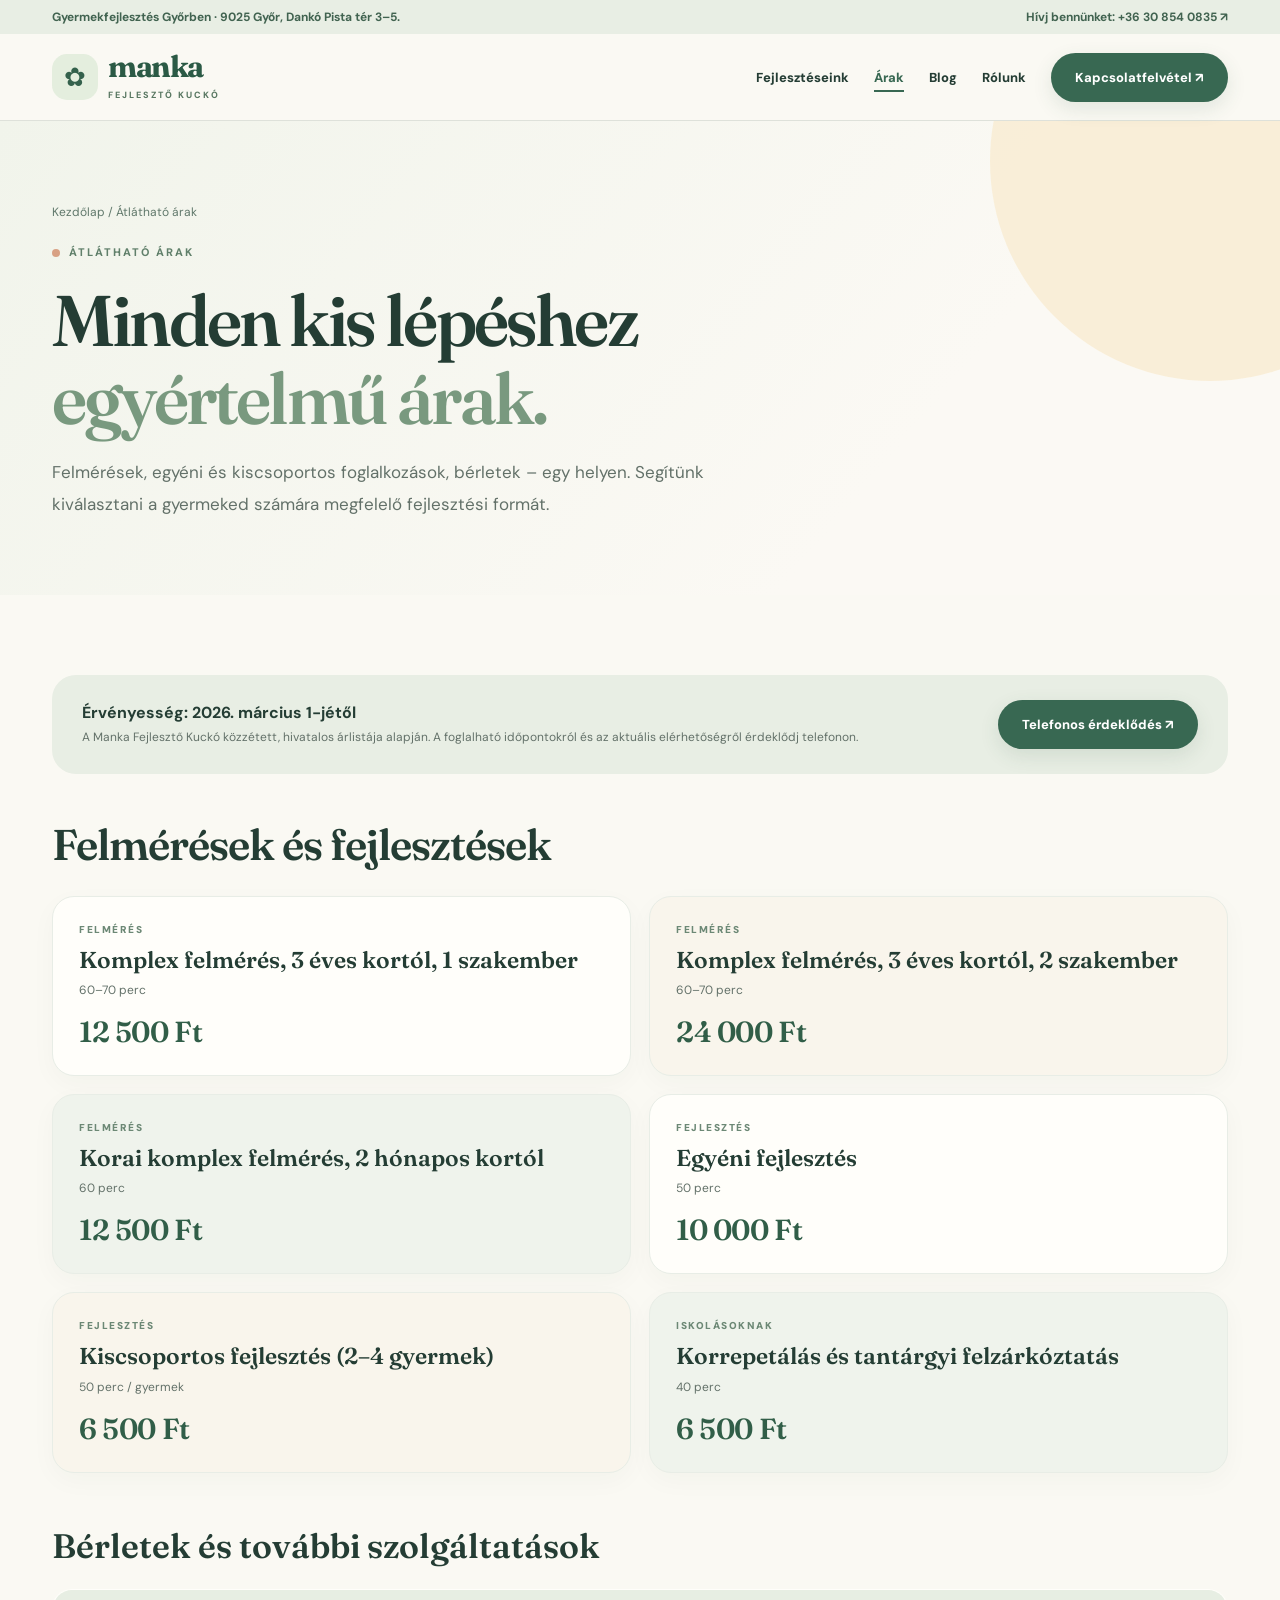
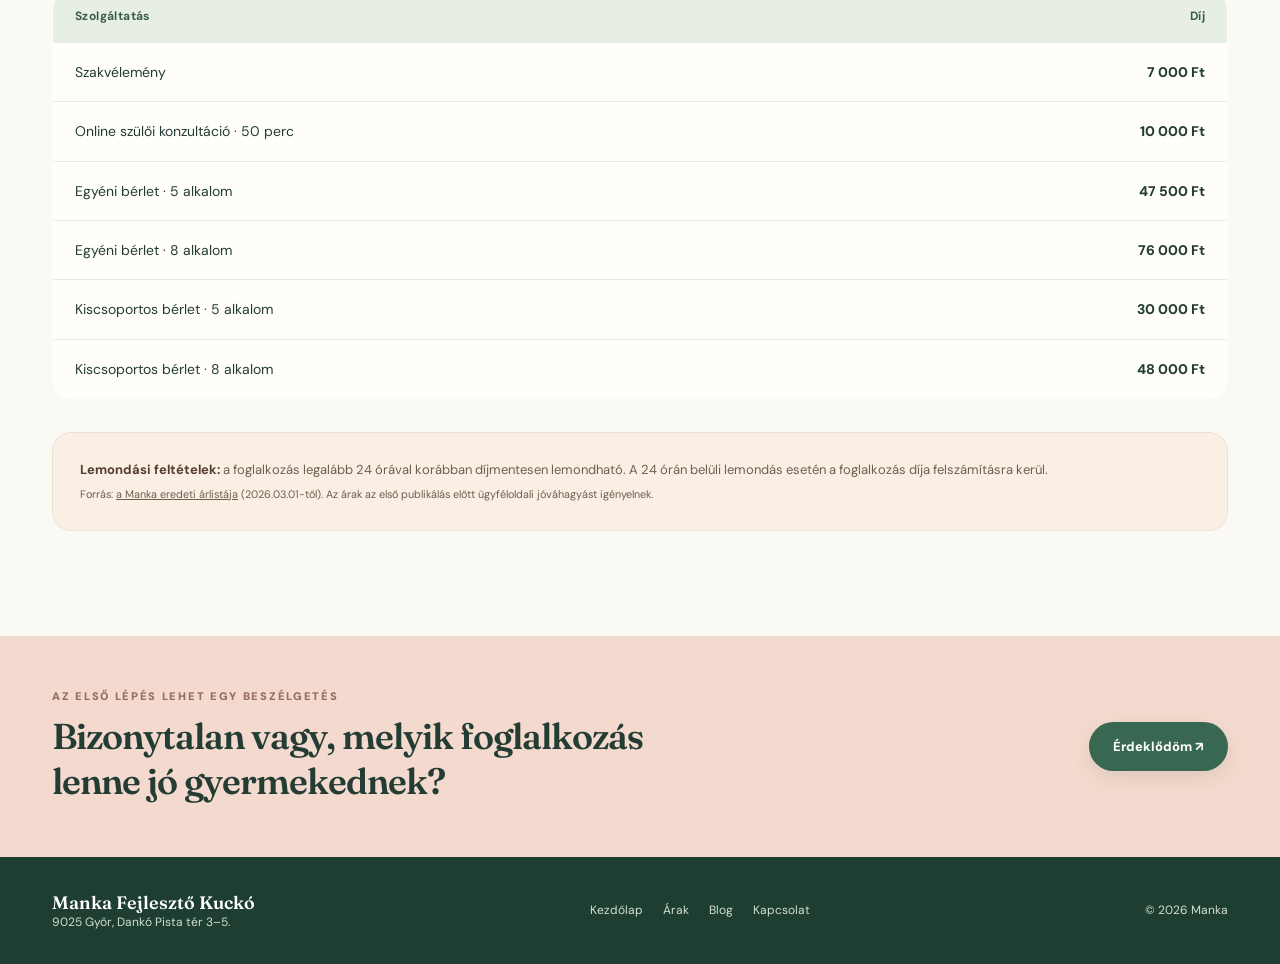
==== site/arak.html @ 757b2222 "Manka: site/arak.html uj oldal" ====
<!doctype html>
<html lang="hu"><head><meta charset="utf-8"><meta name="viewport" content="width=device-width, initial-scale=1"><meta name="robots" content="noindex,nofollow">
<meta name="theme-color" content="#faf9f3"><meta name="description" content="Manka Fejlesztő Kuckó – felmérések, fejlesztő foglalkozások, konzultációk és bérletek árai 2026. március 1-jétől."><title>Árak és bérletek | Manka Fejlesztő Kuckó</title>
<link rel="preconnect" href="https://fonts.googleapis.com"><link rel="preconnect" href="https://fonts.gstatic.com" crossorigin><link href="https://fonts.googleapis.com/css2?family=DM+Sans:wght@400;500;600;700;800&family=Fraunces:opsz,wght,SOFT,WONK@9..144,400,50,1;9..144,500,50,1;9..144,600,50,1;9..144,700,50,1&display=swap" rel="stylesheet">
<link rel="stylesheet" href="./assets/css/pages.css"></head><body>
<div class="topbar"><div class="container"><div>Gyermekfejlesztés Győrben · 9025 Győr, Dankó Pista tér 3–5.</div><a href="tel:+36308540835">Hívj bennünket: +36 30 854 0835 ↗</a></div></div>
<header class="header"><div class="container nav"><a class="brand" href="./index.html" aria-label="Manka Fejlesztő Kuckó – kezdőlap"><span class="brand-icon" aria-hidden="true">✿</span><span><span class="brand-name">manka</span><span class="brand-caption">Fejlesztő Kuckó</span></span></a><button class="menu-toggle" id="menuToggle" aria-label="Menü megnyitása" aria-expanded="false" aria-controls="navMenu">☰</button><nav class="menu" id="navMenu" aria-label="Fő navigáció"><a href="./index.html#fejlesztesek">Fejlesztéseink</a><a href="./arak.html" aria-current="page">Árak</a><a href="./blog.html">Blog</a><a href="./index.html#rolunk">Rólunk</a><a href="./index.html#kapcsolat" class="btn">Kapcsolatfelvétel ↗</a></nav></div></header>
<main><section class="page-hero"><div class="container"><div class="breadcrumb"><a href="./index.html">Kezdőlap</a> / Átlátható árak</div><span class="eyebrow">Átlátható árak</span><h1>Minden kis lépéshez<br><em>egyértelmű árak.</em></h1><p class="lead">Felmérések, egyéni és kiscsoportos foglalkozások, bérletek – egy helyen. Segítünk kiválasztani a gyermeked számára megfelelő fejlesztési formát.</p></div></section>
<section class="layout"><div class="container"><div class="price-feature"><div><strong>Érvényesség: 2026. március 1-jétől</strong><p>A Manka Fejlesztő Kuckó közzétett, hivatalos árlistája alapján. A foglalható időpontokról és az aktuális elérhetőségről érdeklődj telefonon.</p></div><a href="tel:+36308540835" class="btn">Telefonos érdeklődés ↗</a></div><h2 class="section-title">Felmérések és fejlesztések</h2><div class="price-rows"><article class="price-card"><span class="category">Felmérés</span><h3>Komplex felmérés, 3 éves kortól, 1 szakember</h3><div class="duration">60–70 perc</div><div class="price">12 500 Ft</div></article>
<article class="price-card"><span class="category">Felmérés</span><h3>Komplex felmérés, 3 éves kortól, 2 szakember</h3><div class="duration">60–70 perc</div><div class="price">24 000 Ft</div></article>
<article class="price-card"><span class="category">Felmérés</span><h3>Korai komplex felmérés, 2 hónapos kortól</h3><div class="duration">60 perc</div><div class="price">12 500 Ft</div></article>
<article class="price-card"><span class="category">Fejlesztés</span><h3>Egyéni fejlesztés</h3><div class="duration">50 perc</div><div class="price">10 000 Ft</div></article>
<article class="price-card"><span class="category">Fejlesztés</span><h3>Kiscsoportos fejlesztés (2–4 gyermek)</h3><div class="duration">50 perc / gyermek</div><div class="price">6 500 Ft</div></article>
<article class="price-card"><span class="category">Iskolásoknak</span><h3>Korrepetálás és tantárgyi felzárkóztatás</h3><div class="duration">40 perc</div><div class="price">6 500 Ft</div></article></div><div class="price-group"><h2>Bérletek és további szolgáltatások</h2><table class="price-table"><thead><tr><th>Szolgáltatás</th><th>Díj</th></tr></thead><tbody><tr><td>Szakvélemény</td><td>7 000 Ft</td></tr>
<tr><td>Online szülői konzultáció · 50 perc</td><td>10 000 Ft</td></tr>
<tr><td>Egyéni bérlet · 5 alkalom</td><td>47 500 Ft</td></tr>
<tr><td>Egyéni bérlet · 8 alkalom</td><td>76 000 Ft</td></tr>
<tr><td>Kiscsoportos bérlet · 5 alkalom</td><td>30 000 Ft</td></tr>
<tr><td>Kiscsoportos bérlet · 8 alkalom</td><td>48 000 Ft</td></tr></tbody></table></div><div class="note"><strong>Lemondási feltételek:</strong> a foglalkozás legalább 24 órával korábban díjmentesen lemondható. A 24 órán belüli lemondás esetén a foglalkozás díja felszámításra kerül.<br><small>Forrás: <a href="https://www.manka-fejleszto-kucko.hu/arlista/" target="_blank" rel="noopener noreferrer" style="text-decoration:underline">a Manka eredeti árlistája</a> (2026.03.01-től). Az árak az első publikálás előtt ügyféloldali jóváhagyást igényelnek.</small></div></div></section>
<section class="cta-strip"><div class="container cta-inner"><div><p>Az első lépés lehet egy beszélgetés</p><h2>Bizonytalan vagy, melyik foglalkozás lenne jó gyermekednek?</h2></div><a class="btn" href="./index.html#kapcsolat">Érdeklődöm ↗</a></div></section>
</main><footer><div class="container footer"><div><strong>Manka Fejlesztő Kuckó</strong><br>9025 Győr, Dankó Pista tér 3–5.</div><div class="footer-links"><a href="./index.html">Kezdőlap</a><a href="./arak.html">Árak</a><a href="./blog.html">Blog</a><a href="./index.html#kapcsolat">Kapcsolat</a></div><span>© <span id="year">2026</span> Manka</span></div></footer>
<a href="tel:+36308540835" class="mobile-cta">☎ Hívás indítása</a><script src="./assets/js/pages.js" defer></script></body></html>
---- site/assets/css/pages.css ----
:root{--bg:#faf9f3;--white:#fffefa;--ink:#243d34;--muted:#637169;--green:#386852;--deep:#244a3b;--sage:#e7eee3;--cream:#f3f1e8;--peach:#f8ded0;--butter:#f7ebbc;--line:rgba(36,61,52,.13);--shadow:0 18px 48px rgba(32,58,43,.075)}
*{box-sizing:border-box}html{scroll-behavior:smooth}body{margin:0;background:var(--bg);color:var(--ink);font-family:"DM Sans",Arial,sans-serif;-webkit-font-smoothing:antialiased}a{text-decoration:none;color:inherit}button{font:inherit;cursor:pointer}img{display:block;max-width:100%}::selection{background:#d5e6cf}:focus-visible{outline:3px solid #cd916f;outline-offset:3px}
.container{max-width:1176px;width:calc(100% - 56px);margin:auto}
.topbar{background:#e8eee4;color:#416350;font-size:12px;font-weight:700}.topbar .container{min-height:34px;display:flex;align-items:center;justify-content:space-between;gap:20px}
.header{position:sticky;top:0;z-index:30;background:rgba(250,249,243,.97);backdrop-filter:blur(16px);border-bottom:1px solid var(--line)}.nav{display:flex;align-items:center;gap:25px;height:86px}.brand{display:flex;align-items:center;gap:10px;flex:none}.brand-icon{width:46px;height:46px;display:grid;place-items:center;border-radius:15px;background:#e4eede;color:#34614c;font-size:26px}.brand-name{font-family:"Fraunces",Georgia,serif;font-size:30px;letter-spacing:-1.5px;line-height:.9;font-weight:700;color:#2b5a45}.brand-caption{display:block;margin-top:7px;font-size:9px;letter-spacing:2px;text-transform:uppercase;font-weight:800;color:#587761}.menu{display:flex;align-items:center;gap:25px;margin-left:auto;font-size:13px;font-weight:800}.menu a:hover,.menu a[aria-current]{color:var(--green);text-decoration:underline;text-decoration-thickness:2px;text-underline-offset:8px}.menu-toggle{display:none;background:#fff;border:1px solid var(--line);border-radius:12px;width:44px;height:44px;color:var(--ink);align-items:center;justify-content:center;margin-left:auto}
.btn{display:inline-flex;align-items:center;justify-content:center;gap:10px;border:1px solid transparent;border-radius:999px;padding:15px 23px;background:var(--green);color:#fff;font-size:13px;font-weight:800;box-shadow:0 7px 20px rgba(46,92,69,.12);transition:transform .18s ease,background .18s ease}.btn:hover{background:var(--deep);transform:translateY(-2px)}.btn.ghost{background:transparent;border-color:var(--green);color:var(--green);box-shadow:none}.btn.ghost:hover{background:var(--sage)}
.page-hero{position:relative;overflow:hidden;padding:83px 0 75px;background:linear-gradient(130deg,#f1f4eb 0%,#fbf9f4 70%)}.page-hero:after{content:"";position:absolute;border-radius:50%;right:-150px;top:-180px;width:440px;height:440px;background:#f8e9c8;opacity:.62}.page-hero .container{position:relative;z-index:1}.eyebrow{font-size:11px;letter-spacing:2px;text-transform:uppercase;color:#61806b;font-weight:800}.eyebrow:before{content:"";display:inline-block;width:8px;height:8px;border-radius:50%;background:#d8a184;vertical-align:middle;margin-right:9px}.page-hero h1{font-family:"Fraunces",Georgia,serif;font-size:clamp(44px,5.6vw,75px);font-weight:600;line-height:1.09;letter-spacing:-2.8px;margin:20px 0;max-width:790px}.page-hero h1 em{font-style:normal;color:#79997f}.lead{font-size:17px;line-height:1.85;color:var(--muted);max-width:700px;margin:0}.breadcrumb{font-size:12px;color:#60786b;margin-bottom:20px}.breadcrumb a:hover{text-decoration:underline}
.layout{padding:80px 0 105px}.section-title{font-family:"Fraunces",Georgia,serif;font-size:clamp(29px,3.4vw,43px);font-weight:600;letter-spacing:-1px;line-height:1.2;margin:0 0 25px}.section-desc{color:var(--muted);font-size:14px;line-height:1.9;max-width:720px;margin:0 0 26px}
.price-feature{display:flex;justify-content:space-between;align-items:center;gap:20px;background:#e8eee4;padding:25px 30px;border-radius:24px;margin:0 0 45px}.price-feature strong{font-size:16px}.price-feature p{margin:5px 0 0;color:var(--muted);font-size:12px;line-height:1.65}.price-rows{display:grid;grid-template-columns:1fr 1fr;gap:18px;margin:0 0 52px}.price-card{background:var(--white);border:1px solid #e8ede6;border-radius:22px;display:flex;flex-direction:column;gap:7px;padding:26px;box-shadow:0 8px 26px rgba(32,58,43,.03)}.price-card:nth-child(3n+2){background:#f9f5ec}.price-card:nth-child(3n){background:#eff3ec}.price-card .category{color:#6c8875;text-transform:uppercase;letter-spacing:1.5px;font-size:10px;font-weight:900}.price-card h3{font-family:"Fraunces",Georgia,serif;font-size:23px;font-weight:600;margin:2px 0 0;line-height:1.32}.price-card .duration{font-size:12px;color:var(--muted)}.price-card .price{font-family:"Fraunces",Georgia,serif;font-size:29px;color:#315e48;font-weight:600;letter-spacing:-.4px;margin-top:9px}
.price-group{margin-top:48px}.price-group h2{font-family:"Fraunces",Georgia,serif;font-size:34px;font-weight:600;margin:0 0 22px}.price-table{width:100%;border-collapse:collapse;background:var(--white);border:1px solid var(--line);border-radius:20px;overflow:hidden;display:table}.price-table th{background:#e7eee3;text-align:left;font-size:12px;color:#385e49;letter-spacing:.4px}.price-table th,.price-table td{padding:18px 22px;border-bottom:1px solid #e5eae3}.price-table tr:last-child td{border-bottom:0}.price-table td{font-size:14px;line-height:1.6}.price-table td:last-child{font-weight:800;white-space:nowrap;text-align:right}.price-table th:last-child{text-align:right}
.note{background:#f9efe5;border:1px solid #f1e1d4;padding:25px 27px;border-radius:19px;font-size:13px;line-height:1.8;color:#725e4d;margin-top:33px}.note strong{color:#553e30}
.blog-head{display:flex;justify-content:space-between;align-items:end;gap:25px;margin-bottom:28px}.blog-grid{display:grid;grid-template-columns:repeat(3,1fr);gap:20px}.post-card{display:flex;flex-direction:column;gap:0;border:1px solid #e4eae0;background:var(--white);border-radius:24px;padding:26px;min-height:302px;transition:transform .18s ease,box-shadow .18s ease}.post-card:hover{transform:translateY(-4px);box-shadow:var(--shadow)}.post-card:nth-child(5n+2){background:#f8efe9}.post-card:nth-child(5n+3){background:#f0f1e9}.post-card:nth-child(5n+4){background:#f6f0f8}.post-card:nth-child(5n+5){background:#f8f5ea}.post-top{display:flex;justify-content:space-between;gap:12px;color:#5a7962;font-size:11px;font-weight:800}.post-top time{color:#88958b}.post-card h3{font-family:"Fraunces",Georgia,serif;font-weight:600;font-size:24px;line-height:1.27;letter-spacing:-.4px;margin:30px 0 14px}.post-card p{font-size:13px;line-height:1.85;color:var(--muted);margin:0 0 22px}.post-card a{margin-top:auto;font-size:12px;font-weight:900;color:var(--green)}.post-card a:hover{text-decoration:underline}
.news{padding:65px 0;background:#eaf0e6}.news-grid{display:grid;grid-template-columns:repeat(3,1fr);gap:18px}.news-item{border-left:3px solid #7eac87;padding:5px 15px 8px 22px}.news-item time{font-size:11px;color:#62826c;font-weight:800}.news-item h3{font-family:"Fraunces",Georgia,serif;font-size:21px;font-weight:600;line-height:1.3;margin:9px 0}.news-item p{font-size:13px;line-height:1.8;color:var(--muted);margin:0}
.article-wrap{max-width:870px;margin:0 auto;padding:75px 0 110px}.article-wrap .article-meta{font-size:12px;color:#75917b;font-weight:800;margin-bottom:20px}.article-wrap .article-intro{font-size:19px;line-height:1.8;color:#586e5f;margin:0 0 35px}.article-body{font-size:16px;line-height:2.02;color:#42584a}.article-body p{margin:0 0 24px}.article-body h2{font-family:"Fraunces",Georgia,serif;font-size:31px;font-weight:600;line-height:1.25;margin:43px 0 15px;letter-spacing:-.7px}.article-body ul{padding-left:23px;margin:0 0 22px}.article-body li{margin-bottom:10px}.article-cta{display:flex;gap:15px;flex-wrap:wrap;margin-top:45px}.article-source{border-top:1px solid var(--line);padding-top:25px;margin-top:46px;font-size:12px;line-height:1.8;color:#65786d}.article-source a{font-weight:800;text-decoration:underline}
.cta-strip{background:#f4dace;padding:53px 0}.cta-inner{display:flex;align-items:center;justify-content:space-between;gap:35px}.cta-strip h2{font-family:"Fraunces",Georgia,serif;font-size:36px;line-height:1.25;letter-spacing:-1px;font-weight:600;max-width:665px;margin:0}.cta-strip p{color:#946e61;font-size:11px;text-transform:uppercase;letter-spacing:1.7px;font-weight:900;margin:0 0 11px}
footer{background:#1d3e31;color:#d4dfd5;padding:34px 0}.footer{display:flex;align-items:center;justify-content:space-between;gap:23px;font-size:12px}.footer strong{font-family:"Fraunces",Georgia,serif;color:#fff;font-size:18px;font-weight:600}.footer a:hover{text-decoration:underline}.footer-links{display:flex;gap:20px;flex-wrap:wrap}
.mobile-cta{display:none}
@media(max-width:1050px){.menu{gap:15px;font-size:12px}.page-hero{padding:70px 0}.blog-grid{grid-template-columns:repeat(2,1fr)}}
@media(max-width:820px){.topbar{display:none}.container{width:calc(100% - 34px);max-width:660px}.nav{height:70px}.brand-name{font-size:25px}.brand-icon{height:42px;width:42px}.menu-toggle{display:flex}.menu{display:none;position:absolute;top:70px;left:0;right:0;flex-direction:column;align-items:stretch;padding:18px 25px 25px;gap:0;background:#fcfaf5;border-top:1px solid var(--line);box-shadow:0 20px 25px rgba(0,0,0,.06)}.menu.open{display:flex}.menu a{padding:13px 4px;font-size:15px}.menu .btn{margin-top:10px}.page-hero{padding:52px 0}.page-hero h1{letter-spacing:-1.9px}.layout{padding:60px 0 75px}.price-feature,.cta-inner{flex-direction:column;align-items:flex-start}.news-grid{grid-template-columns:1fr;gap:23px}.footer{flex-wrap:wrap}.article-wrap{padding:55px 0 75px}.mobile-cta{display:block;position:fixed;bottom:14px;right:14px;border-radius:50px;padding:13px 20px;background:var(--green);color:#fff;font-size:12px;font-weight:800;z-index:50;box-shadow:0 8px 30px #1d3e3160}body{padding-bottom:20px}}
@media(max-width:550px){.page-hero h1{font-size:46px}.lead{font-size:15px}.price-rows,.blog-grid{grid-template-columns:1fr}.price-card{min-height:0}.price-table th,.price-table td{padding:14px 12px}.price-table td{font-size:12px}.section-title{font-size:32px}.cta-strip h2{font-size:30px}.article-body{font-size:15px}.article-body h2{font-size:27px}}
@media(prefers-reduced-motion:reduce){*{scroll-behavior:auto!important;transition:none!important}}
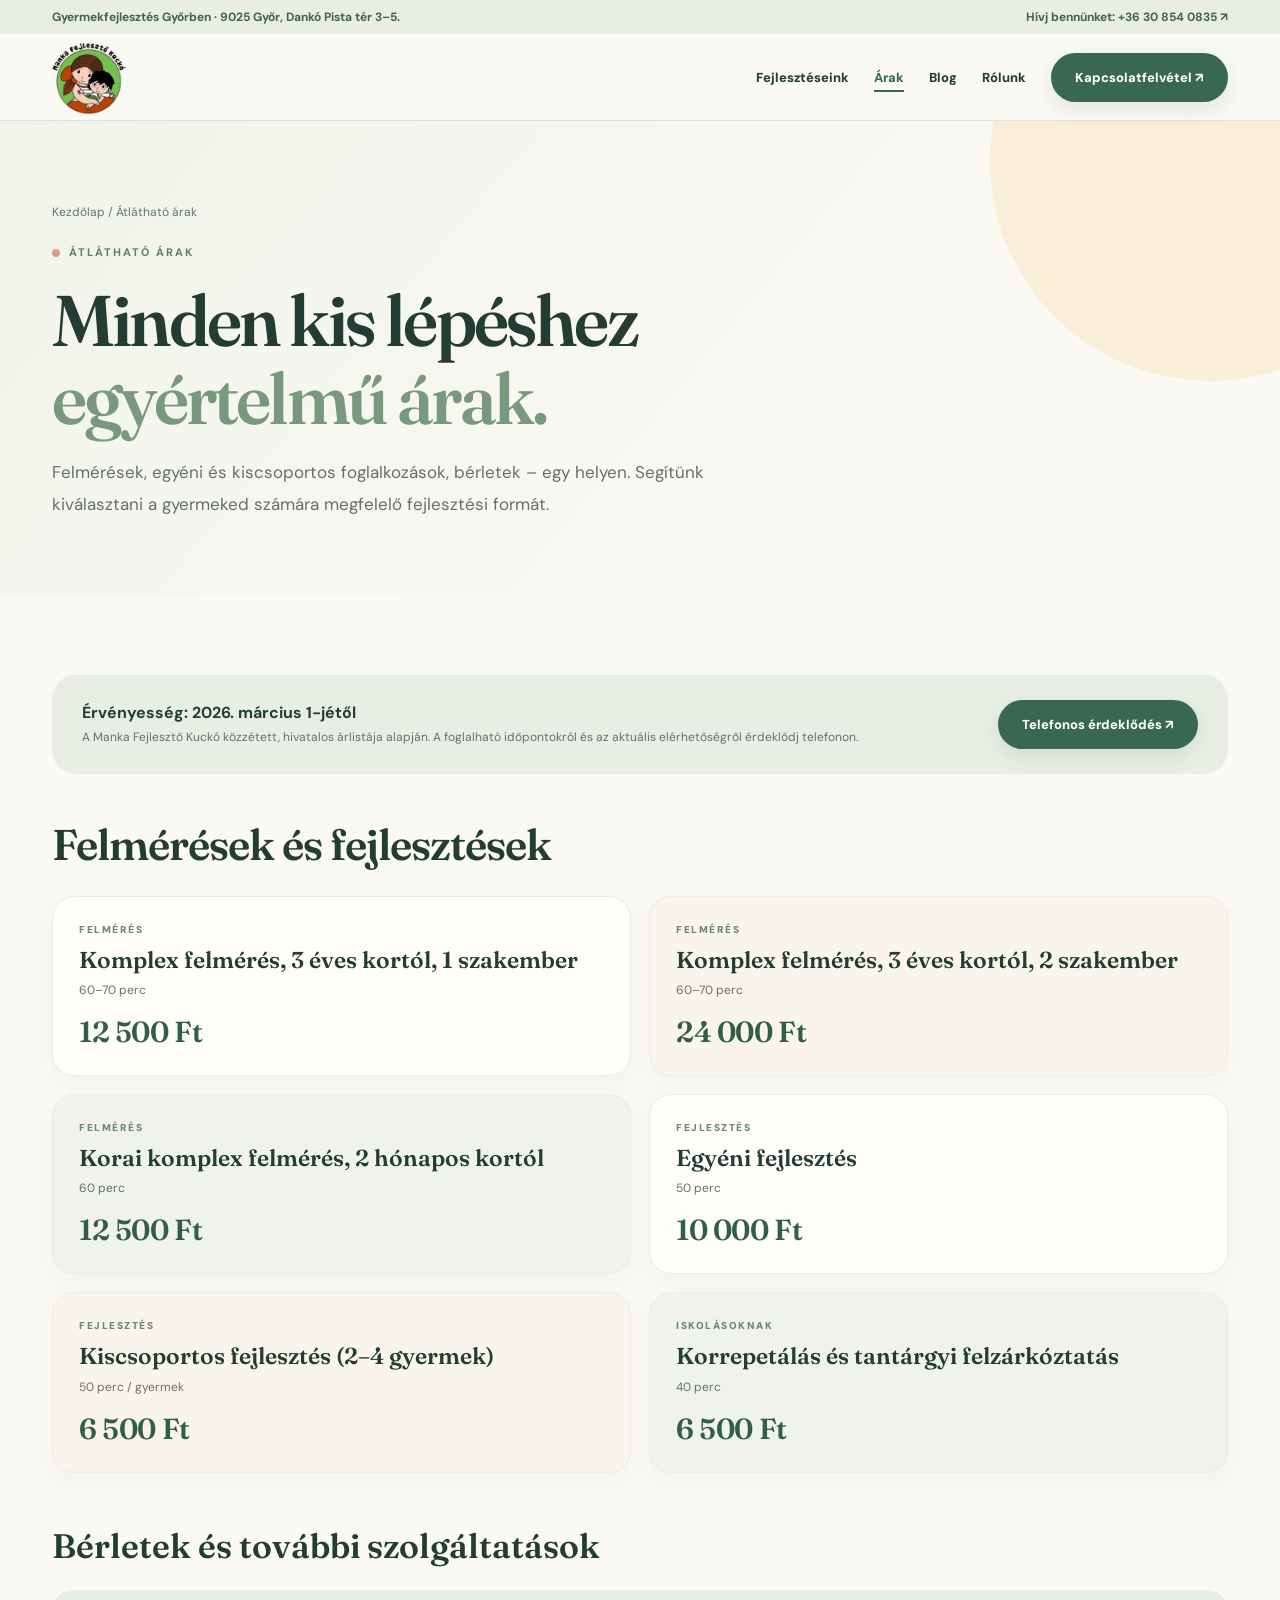
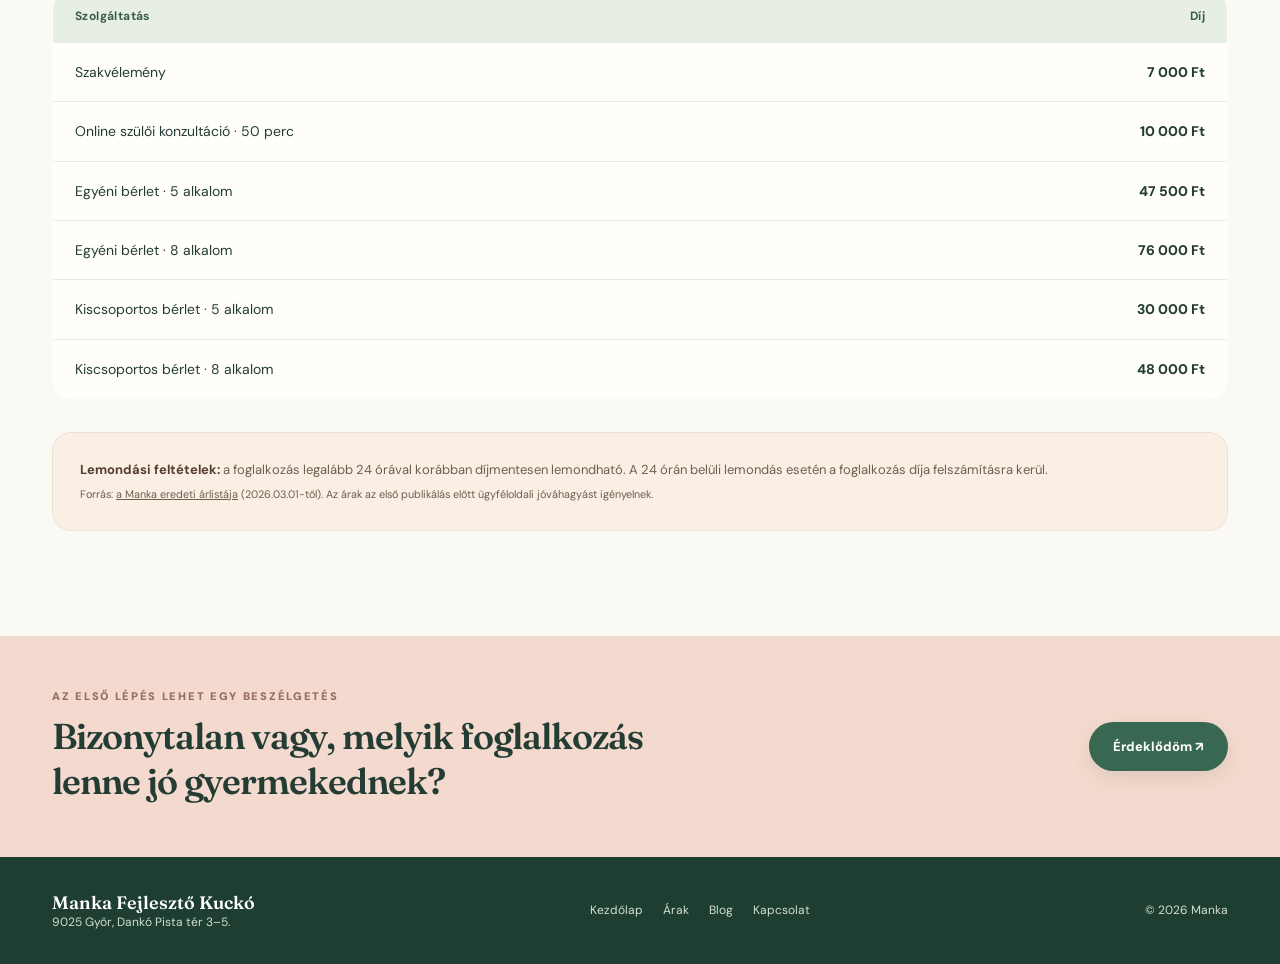
==== commit 67df1987: "Manka: eredeti logo, kiemelt arak es 5 mukodo blogcikk" ====
--- a/site/arak.html
+++ b/site/arak.html
@@ -2,9 +2,9 @@
 <html lang="hu"><head><meta charset="utf-8"><meta name="viewport" content="width=device-width, initial-scale=1"><meta name="robots" content="noindex,nofollow">
 <meta name="theme-color" content="#faf9f3"><meta name="description" content="Manka Fejlesztő Kuckó – felmérések, fejlesztő foglalkozások, konzultációk és bérletek árai 2026. március 1-jétől."><title>Árak és bérletek | Manka Fejlesztő Kuckó</title>
 <link rel="preconnect" href="https://fonts.googleapis.com"><link rel="preconnect" href="https://fonts.gstatic.com" crossorigin><link href="https://fonts.googleapis.com/css2?family=DM+Sans:wght@400;500;600;700;800&family=Fraunces:opsz,wght,SOFT,WONK@9..144,400,50,1;9..144,500,50,1;9..144,600,50,1;9..144,700,50,1&display=swap" rel="stylesheet">
-<link rel="stylesheet" href="./assets/css/pages.css"></head><body>
+<link rel="stylesheet" href="./assets/css/pages.css"><link rel="icon" type="image/jpeg" href="./assets/images/manka-logo.jpg"></head><body>
 <div class="topbar"><div class="container"><div>Gyermekfejlesztés Győrben · 9025 Győr, Dankó Pista tér 3–5.</div><a href="tel:+36308540835">Hívj bennünket: +36 30 854 0835 ↗</a></div></div>
-<header class="header"><div class="container nav"><a class="brand" href="./index.html" aria-label="Manka Fejlesztő Kuckó – kezdőlap"><span class="brand-icon" aria-hidden="true">✿</span><span><span class="brand-name">manka</span><span class="brand-caption">Fejlesztő Kuckó</span></span></a><button class="menu-toggle" id="menuToggle" aria-label="Menü megnyitása" aria-expanded="false" aria-controls="navMenu">☰</button><nav class="menu" id="navMenu" aria-label="Fő navigáció"><a href="./index.html#fejlesztesek">Fejlesztéseink</a><a href="./arak.html" aria-current="page">Árak</a><a href="./blog.html">Blog</a><a href="./index.html#rolunk">Rólunk</a><a href="./index.html#kapcsolat" class="btn">Kapcsolatfelvétel ↗</a></nav></div></header>
+<header class="header"><div class="container nav"><a class="brand" href="./index.html" aria-label="Manka Fejlesztő Kuckó – kezdőlap"><img class="brand-mark-img" src="./assets/images/manka-logo.jpg" width="75" height="75" alt="Manka Fejlesztő Kuckó logó"></a><button class="menu-toggle" id="menuToggle" aria-label="Menü megnyitása" aria-expanded="false" aria-controls="navMenu">☰</button><nav class="menu" id="navMenu" aria-label="Fő navigáció"><a href="./index.html#fejlesztesek">Fejlesztéseink</a><a href="./arak.html" aria-current="page">Árak</a><a href="./blog.html">Blog</a><a href="./index.html#rolunk">Rólunk</a><a href="./index.html#kapcsolat" class="btn">Kapcsolatfelvétel ↗</a></nav></div></header>
 <main><section class="page-hero"><div class="container"><div class="breadcrumb"><a href="./index.html">Kezdőlap</a> / Átlátható árak</div><span class="eyebrow">Átlátható árak</span><h1>Minden kis lépéshez<br><em>egyértelmű árak.</em></h1><p class="lead">Felmérések, egyéni és kiscsoportos foglalkozások, bérletek – egy helyen. Segítünk kiválasztani a gyermeked számára megfelelő fejlesztési formát.</p></div></section>
 <section class="layout"><div class="container"><div class="price-feature"><div><strong>Érvényesség: 2026. március 1-jétől</strong><p>A Manka Fejlesztő Kuckó közzétett, hivatalos árlistája alapján. A foglalható időpontokról és az aktuális elérhetőségről érdeklődj telefonon.</p></div><a href="tel:+36308540835" class="btn">Telefonos érdeklődés ↗</a></div><h2 class="section-title">Felmérések és fejlesztések</h2><div class="price-rows"><article class="price-card"><span class="category">Felmérés</span><h3>Komplex felmérés, 3 éves kortól, 1 szakember</h3><div class="duration">60–70 perc</div><div class="price">12 500 Ft</div></article>
 <article class="price-card"><span class="category">Felmérés</span><h3>Komplex felmérés, 3 éves kortól, 2 szakember</h3><div class="duration">60–70 perc</div><div class="price">24 000 Ft</div></article>
--- a/site/assets/css/pages.css
+++ b/site/assets/css/pages.css
@@ -18,4 +18,8 @@
 @media(max-width:1050px){.menu{gap:15px;font-size:12px}.page-hero{padding:70px 0}.blog-grid{grid-template-columns:repeat(2,1fr)}}
 @media(max-width:820px){.topbar{display:none}.container{width:calc(100% - 34px);max-width:660px}.nav{height:70px}.brand-name{font-size:25px}.brand-icon{height:42px;width:42px}.menu-toggle{display:flex}.menu{display:none;position:absolute;top:70px;left:0;right:0;flex-direction:column;align-items:stretch;padding:18px 25px 25px;gap:0;background:#fcfaf5;border-top:1px solid var(--line);box-shadow:0 20px 25px rgba(0,0,0,.06)}.menu.open{display:flex}.menu a{padding:13px 4px;font-size:15px}.menu .btn{margin-top:10px}.page-hero{padding:52px 0}.page-hero h1{letter-spacing:-1.9px}.layout{padding:60px 0 75px}.price-feature,.cta-inner{flex-direction:column;align-items:flex-start}.news-grid{grid-template-columns:1fr;gap:23px}.footer{flex-wrap:wrap}.article-wrap{padding:55px 0 75px}.mobile-cta{display:block;position:fixed;bottom:14px;right:14px;border-radius:50px;padding:13px 20px;background:var(--green);color:#fff;font-size:12px;font-weight:800;z-index:50;box-shadow:0 8px 30px #1d3e3160}body{padding-bottom:20px}}
 @media(max-width:550px){.page-hero h1{font-size:46px}.lead{font-size:15px}.price-rows,.blog-grid{grid-template-columns:1fr}.price-card{min-height:0}.price-table th,.price-table td{padding:14px 12px}.price-table td{font-size:12px}.section-title{font-size:32px}.cta-strip h2{font-size:30px}.article-body{font-size:15px}.article-body h2{font-size:27px}}
-@media(prefers-reduced-motion:reduce){*{scroll-behavior:auto!important;transition:none!important}}+@media(prefers-reduced-motion:reduce){*{scroll-behavior:auto!important;transition:none!important}}
+/* Drive logo in the header */
+.brand-mark-img{width:75px;height:75px;display:block;object-fit:contain;mix-blend-mode:multiply}
+.brand{min-width:75px}
+@media(max-width:820px){.brand-mark-img{width:59px;height:59px}.brand{min-width:59px}}
